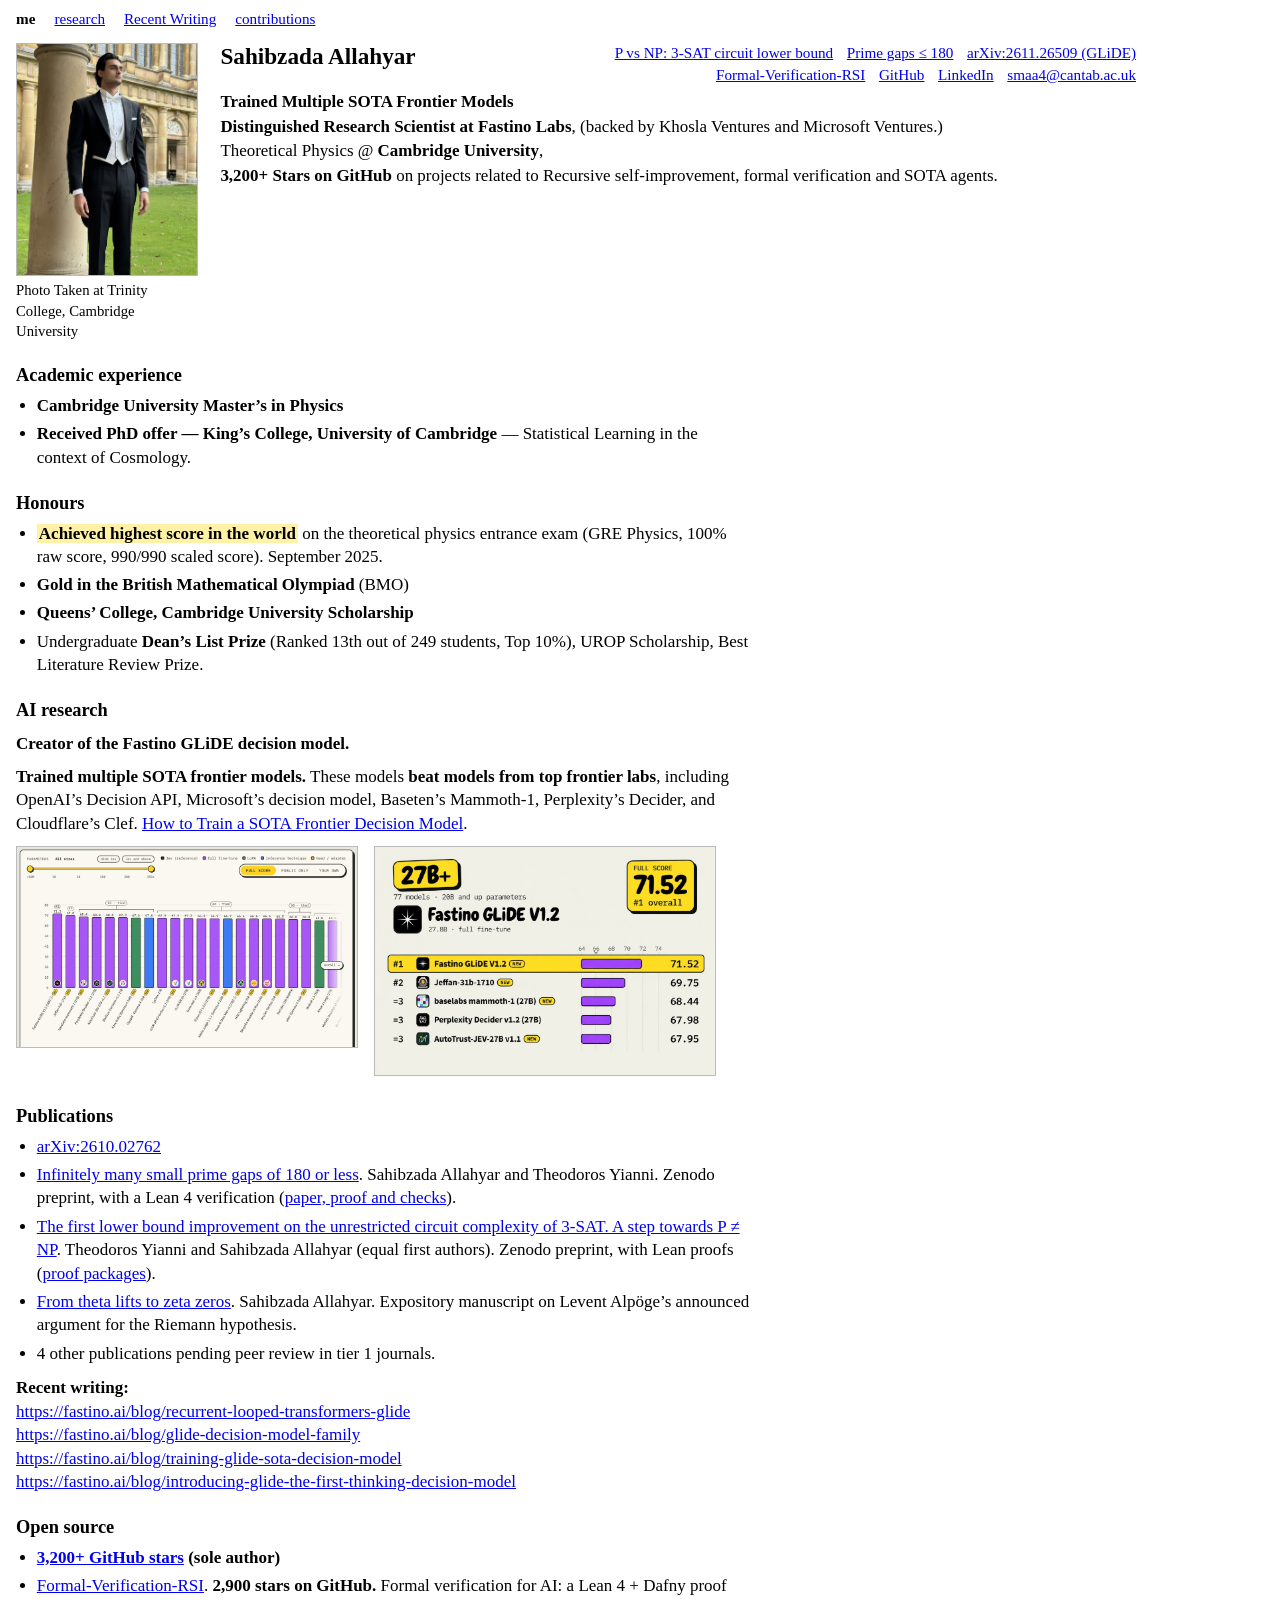
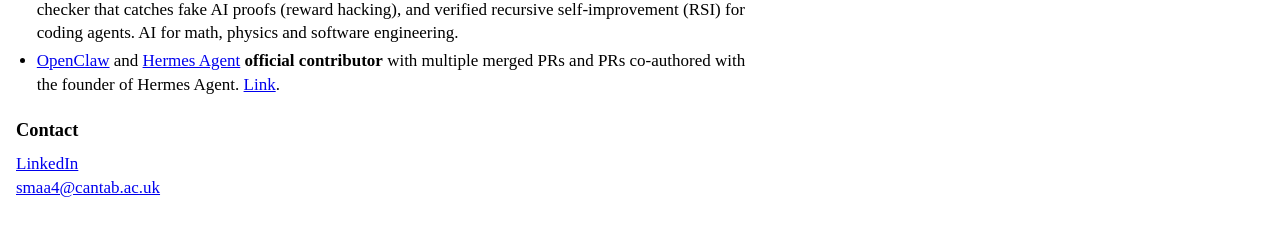
==== index.html @ a68228f9 "Point header arXiv link to GLiDE paper" ====
<!DOCTYPE html>
<html lang="en">
<head>
  <meta charset="utf-8">
  <meta name="viewport" content="width=device-width, initial-scale=1">
  <title>Sahibzada Allahyar</title>
  <meta name="description" content="Sahibzada Allahyar. Creator of the Fastino GLiDE decision model. Cambridge University Master's in Physics.">
  <meta name="author" content="Sahibzada Allahyar">
  <link rel="canonical" href="https://sahibzada-allahyar.github.io/">
  <link rel="me" href="https://github.com/sahibzada-allahyar">
  <meta property="og:title" content="Sahibzada Allahyar">
  <meta property="og:description" content="Sahibzada Allahyar. Creator of the Fastino GLiDE decision model. Cambridge University Master's in Physics.">
  <meta property="og:url" content="https://sahibzada-allahyar.github.io/">
  <meta property="og:type" content="profile">
  <meta property="og:image" content="https://sahibzada-allahyar.github.io/images/profile.jpg">
  <meta name="twitter:card" content="summary_large_image">
  <link rel="stylesheet" href="style.css?v=8">
  <script type="application/ld+json">
  {
    "@context": "https://schema.org",
    "@type": "Person",
    "name": "Sahibzada Allahyar",
    "url": "https://sahibzada-allahyar.github.io/",
    "image": "https://sahibzada-allahyar.github.io/images/profile.jpg",
    "sameAs": [
      "https://github.com/sahibzada-allahyar",
      "https://arxiv.org/abs/2610.02762",
      "https://fastino.ai/blog/training-glide-sota-decision-model",
      "https://fastino.ai/blog/introducing-glide-the-first-thinking-decision-model"
    ]
  }
  </script>
</head>
<body>
  <a class="skip" href="#content">Skip to content</a>
  <nav class="toplinks" aria-label="Pages">
    <a href="index.html" aria-current="page">me</a>
    <a href="research.html">research</a>
    <a href="recent-writing.html">Recent Writing</a>
    <a href="contributions.html">contributions</a>
  </nav>

  <header class="banner">
    <figure class="portrait">
      <img src="images/profile.jpg" width="798" height="1024" alt="Sahibzada Allahyar">
      <figcaption>Photo Taken at Trinity College, Cambridge University</figcaption>
    </figure>
    <div class="who">
      <div class="who-top">
        <h1>Sahibzada Allahyar</h1>
        <div class="sidelinks">
          <a href="https://zenodo.org/records/23925452">P vs NP: 3-SAT circuit lower bound</a>
          <a href="https://doi.org/10.5281/zenodo.24430219">Prime gaps ≤ 180</a>
          <a href="https://arxiv.org/abs/2611.26509">arXiv:2611.26509 (GLiDE)</a>
          <a href="https://github.com/sahibzada-allahyar/Formal-Verification-RSI">Formal-Verification-RSI</a>
          <a href="https://github.com/sahibzada-allahyar">GitHub</a>
          <a href="https://www.linkedin.com/in/sahibal/">LinkedIn</a>
          <a href="mailto:smaa4@cantab.ac.uk">smaa4@cantab.ac.uk</a>
        </div>
      </div>
      <p class="tagline"><strong>Trained Multiple SOTA Frontier Models</strong><br>
      <strong>Distinguished Research Scientist at Fastino Labs</strong>, (backed by Khosla Ventures and Microsoft Ventures.)<br>
      Theoretical Physics @ <strong>Cambridge University</strong>,<br>
      <strong>3,200+ Stars on GitHub</strong> on projects related to Recursive self-improvement, formal verification and SOTA agents.</p>
    </div>
  </header>

  <main id="content">
    <h2>Academic experience</h2>
    <ul>
      <li><strong>Cambridge University Master’s in Physics</strong></li>
      <li><strong>Received PhD offer — King’s College, University of Cambridge</strong> — Statistical Learning in the context of Cosmology.</li>
    </ul>

    <h2>Honours</h2>
    <ul>
      <li><mark><strong>Achieved highest score in the world</strong></mark> on the theoretical physics entrance exam (GRE Physics, 100% raw score, 990/990 scaled score). September 2025.</li>
      <li><strong>Gold in the British Mathematical Olympiad</strong> (BMO)</li>
      <li><strong>Queens’ College, Cambridge University Scholarship</strong></li>
      <li>Undergraduate <strong>Dean’s List Prize</strong> (Ranked 13th out of 249 students, Top 10%), UROP Scholarship, Best Literature Review Prize.</li>
    </ul>

    <h2>AI research</h2>
    <p><strong>Creator of the Fastino GLiDE decision model.</strong></p>

    <p><strong>Trained multiple SOTA frontier models.</strong> These models <strong>beat models from top frontier labs</strong>, including OpenAI’s Decision API, Microsoft’s decision model, Baseten’s Mammoth-1, Perplexity’s Decider, and Cloudflare’s Clef. <a href="https://fastino.ai/blog/training-glide-sota-decision-model">How to Train a SOTA Frontier Decision Model</a>.</p>

    <div class="charts">
      <figure>
        <img src="images/decision-index.png" width="1024" height="603" alt="Decision Index chart with Fastino GLiDE v1.2 first.">
      </figure>
      <figure>
        <img src="images/glide-27b.png" width="1024" height="685" alt="Decision Index, 27B and larger, with Fastino GLiDE v1.2 first overall.">
      </figure>
    </div>

    <h2>Publications</h2>
    <ul>
<li><a href="https://arxiv.org/abs/2610.02762">arXiv:2610.02762</a></li>
<li><a href="https://doi.org/10.5281/zenodo.24430219">Infinitely many small prime gaps of 180 or less</a>. Sahibzada Allahyar and Theodoros Yianni. Zenodo preprint, with a Lean 4 verification (<a href="https://github.com/sahibzada-allahyar/math/tree/main/preprint/prime-gaps-180">paper, proof and checks</a>).</li>
<li><a href="https://zenodo.org/records/23925452">The first lower bound improvement on the unrestricted circuit complexity of 3-SAT. A step towards P ≠ NP</a>. Theodoros Yianni and Sahibzada Allahyar (equal first authors). Zenodo preprint, with Lean proofs (<a href="https://github.com/sahibzada-allahyar/math/tree/main/lean">proof packages</a>).</li>
<li><a href="https://github.com/sahibzada-allahyar/math/blob/main/preprint/alpoge-riemann/reconstruction.pdf">From theta lifts to zeta zeros</a>. Sahibzada Allahyar. Expository manuscript on Levent Alpöge’s announced argument for the Riemann hypothesis.</li>
<li>4 other publications pending peer review in tier 1 journals.</li>
</ul>

    <p><strong>Recent writing:</strong><br>
    <a href="https://fastino.ai/blog/recurrent-looped-transformers-glide">https://fastino.ai/blog/recurrent-looped-transformers-glide</a><br>
<a href="https://fastino.ai/blog/glide-decision-model-family">https://fastino.ai/blog/glide-decision-model-family</a><br>
<a href="https://fastino.ai/blog/training-glide-sota-decision-model">https://fastino.ai/blog/training-glide-sota-decision-model</a><br>
    <a href="https://fastino.ai/blog/introducing-glide-the-first-thinking-decision-model">https://fastino.ai/blog/introducing-glide-the-first-thinking-decision-model</a></p>

    <h2>Open source</h2>
    <ul>
      <li><strong><a href="https://github.com/sahibzada-allahyar">3,200+ GitHub stars</a> (sole author)</strong></li>
      <li><a href="https://github.com/sahibzada-allahyar/Formal-Verification-RSI">Formal-Verification-RSI</a>. <strong>2,900 stars on GitHub.</strong> Formal verification for AI: a Lean 4 + Dafny proof checker that catches fake AI proofs (reward hacking), and verified recursive self-improvement (RSI) for coding agents. AI for math, physics and software engineering.</li>
      <li><a href="https://github.com/openclaw/openclaw">OpenClaw</a> and <a href="https://github.com/NousResearch/hermes-agent">Hermes Agent</a> <strong>official contributor</strong> with multiple merged PRs and PRs co-authored with the founder of Hermes Agent. <a href="contributions.html">Link</a>.</li>
    </ul>

    <h2>Contact</h2>
    <p><a href="https://www.linkedin.com/in/sahibal/">LinkedIn</a><br>
    <a href="mailto:smaa4@cantab.ac.uk">smaa4@cantab.ac.uk</a></p>
  </main>
</body>
</html>
---- style.css ----
/* Academic homepage. Times, blue links, white page. */

body {
  background: #fff;
  color: #000;
  font-family: "Times New Roman", Times, serif;
  font-size: 17px;
  line-height: 1.38;
  margin: 0.55rem 1rem 2.5rem;
  max-width: 70rem;
}

a:link { color: #0000ee; }
a:visited { color: #551a8b; }
a:hover, a:active { color: #0000ee; }

h1 {
  font-size: 1.45rem;
  font-weight: bold;
  line-height: 1.2;
  margin: 0 0 0.15rem;
}

h2 {
  font-size: 1.15rem;
  font-weight: bold;
  margin: 1.35rem 0 0.35rem;
}

p { margin: 0.55rem 0; }

ul { margin: 0.3rem 0 0.7rem; padding-left: 1.3rem; }
li { margin: 0.18rem 0; }

main { max-width: 46rem; }

main li { margin: 0.3rem 0; }

mark {
  background: #fff1a6;
  color: inherit;
  padding: 0 0.12em;
}

.tagline {
  font-size: 1.06rem;
  line-height: 1.45;
}

.skip {
  position: absolute;
  left: -999px;
  top: 0;
}

.skip:focus {
  left: 0.4rem;
  top: 0.4rem;
  background: #fff;
  padding: 0.2rem 0.4rem;
}

.toplinks {
  font-size: 0.95rem;
  margin: 0 0 0.85rem;
}

.toplinks a { margin-right: 0.95rem; }

.toplinks a[aria-current="page"] {
  color: #000;
  font-weight: bold;
  text-decoration: none;
}

.banner {
  display: grid;
  grid-template-columns: 1fr 15rem;
  gap: 0.4rem 1.4rem;
  align-items: start;
  margin-bottom: 0.2rem;
}

.banner:has(.portrait) {
  grid-template-columns: auto minmax(0, 1fr);
}

.who-top {
  display: flex;
  justify-content: space-between;
  align-items: start;
  gap: 0.4rem 1.2rem;
}

.who-top h1 { white-space: nowrap; }

.who-top .sidelinks {
  display: flex;
  flex-wrap: wrap;
  justify-content: flex-end;
  gap: 0.05rem 0.85rem;
  max-width: 40rem;
}

.who-top .sidelinks a {
  display: inline;
}

.who p {
  margin-top: 0.25rem;
}

.portrait {
  margin: 0;
}

.portrait figcaption {
  width: 180px;
  font-size: 0.92rem;
  margin-top: 0.25rem;
}

.banner nav a,
.sidelinks a {
  display: block;
  font-size: 0.95rem;
  line-height: 1.38;
}

.affil { margin: 0 0 0.45rem; }

.rule {
  border: 0;
  border-top: 1px solid #000;
  margin: 1rem 0 0.7rem;
}

figure { margin: 0.7rem 0 1rem; }

figure img {
  width: 420px;
  max-width: 100%;
  height: auto;
  border: 1px solid #bbb;
}

.charts {
  display: flex;
  flex-wrap: wrap;
  gap: 1rem;
  align-items: flex-start;
  margin: 0.7rem 0 1rem;
}

.charts figure { margin: 0; }

.charts figure img { width: 340px; }

figure.portrait img {
  width: 180px;
  display: block;
}

.linkcols {
  display: grid;
  grid-template-columns: 1fr 1fr 1fr;
  gap: 0.4rem 1.6rem;
  align-items: start;
}

.linkcols h2 { margin-top: 0; }

.linkcols a { display: block; margin: 0.12rem 0; }

.pr-group { margin: 0.2rem 0 0.9rem; }

.pr-group a { display: block; margin: 0.12rem 0; }

footer {
  margin-top: 1.4rem;
  font-size: 0.92rem;
}

@media (max-width: 720px) {
  body { margin: 0.7rem 0.85rem 2rem; }
  .banner, .linkcols { grid-template-columns: 1fr; }
  .banner:has(.portrait) { grid-template-columns: 1fr; }
  .who-top { display: block; }
  .who-top .sidelinks { justify-content: flex-start; max-width: none; margin-top: 0.35rem; }
  .portrait figcaption { width: 180px; }
  .toplinks a { display: inline-block; margin: 0 0.8rem 0.25rem 0; }
}
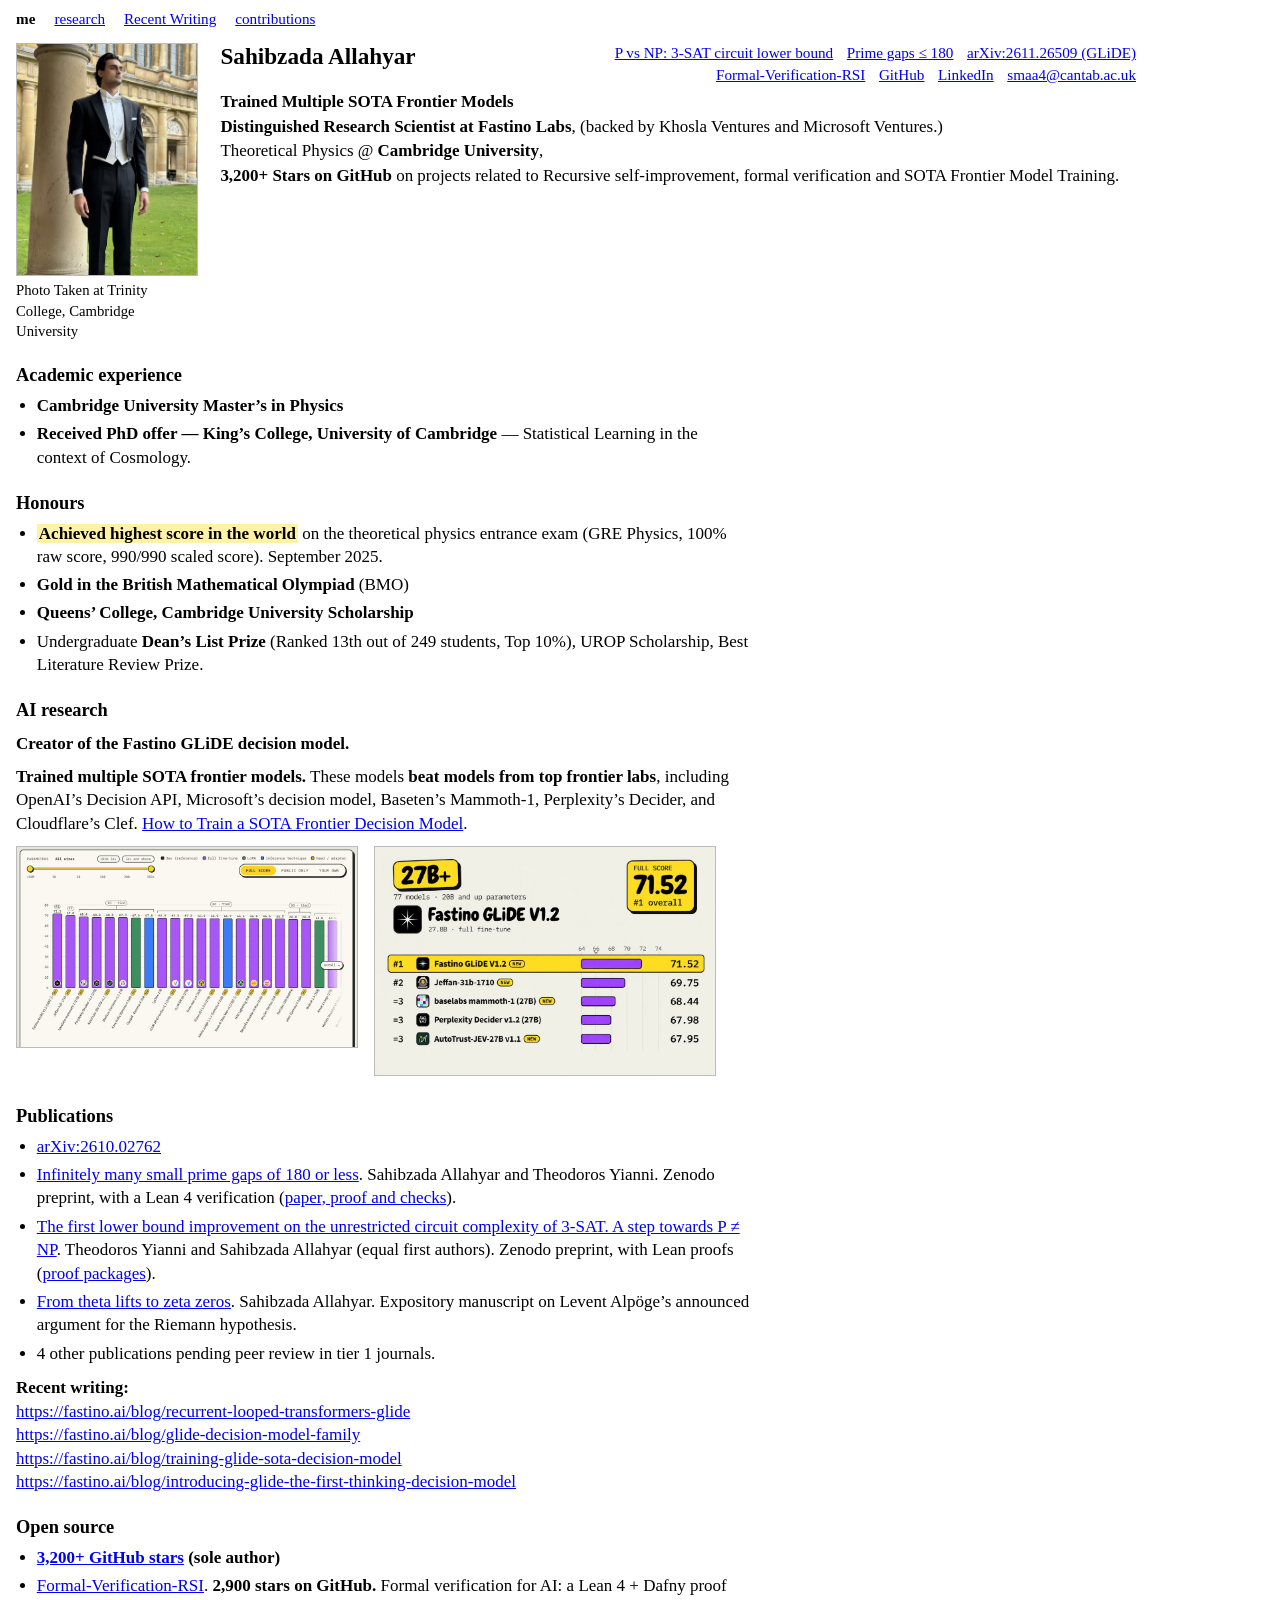
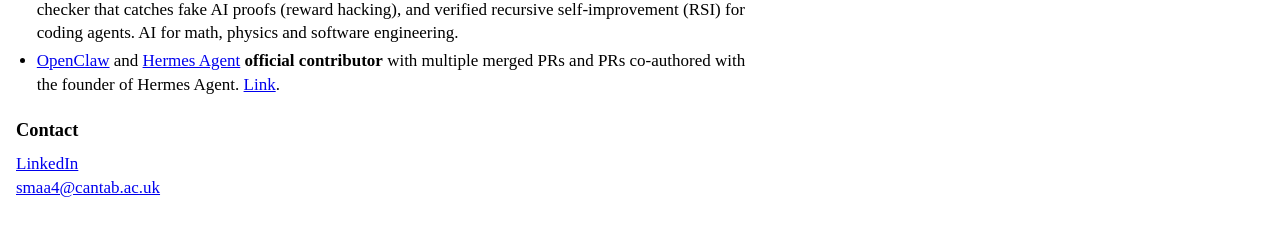
==== commit e09feb37: "Update stars line wording" ====
--- a/index.html
+++ b/index.html
@@ -61,7 +61,7 @@
       <p class="tagline"><strong>Trained Multiple SOTA Frontier Models</strong><br>
       <strong>Distinguished Research Scientist at Fastino Labs</strong>, (backed by Khosla Ventures and Microsoft Ventures.)<br>
       Theoretical Physics @ <strong>Cambridge University</strong>,<br>
-      <strong>3,200+ Stars on GitHub</strong> on projects related to Recursive self-improvement, formal verification and SOTA agents.</p>
+      <strong>3,200+ Stars on GitHub</strong> on projects related to Recursive self-improvement, formal verification and SOTA Frontier Model Training.</p>
     </div>
   </header>
 
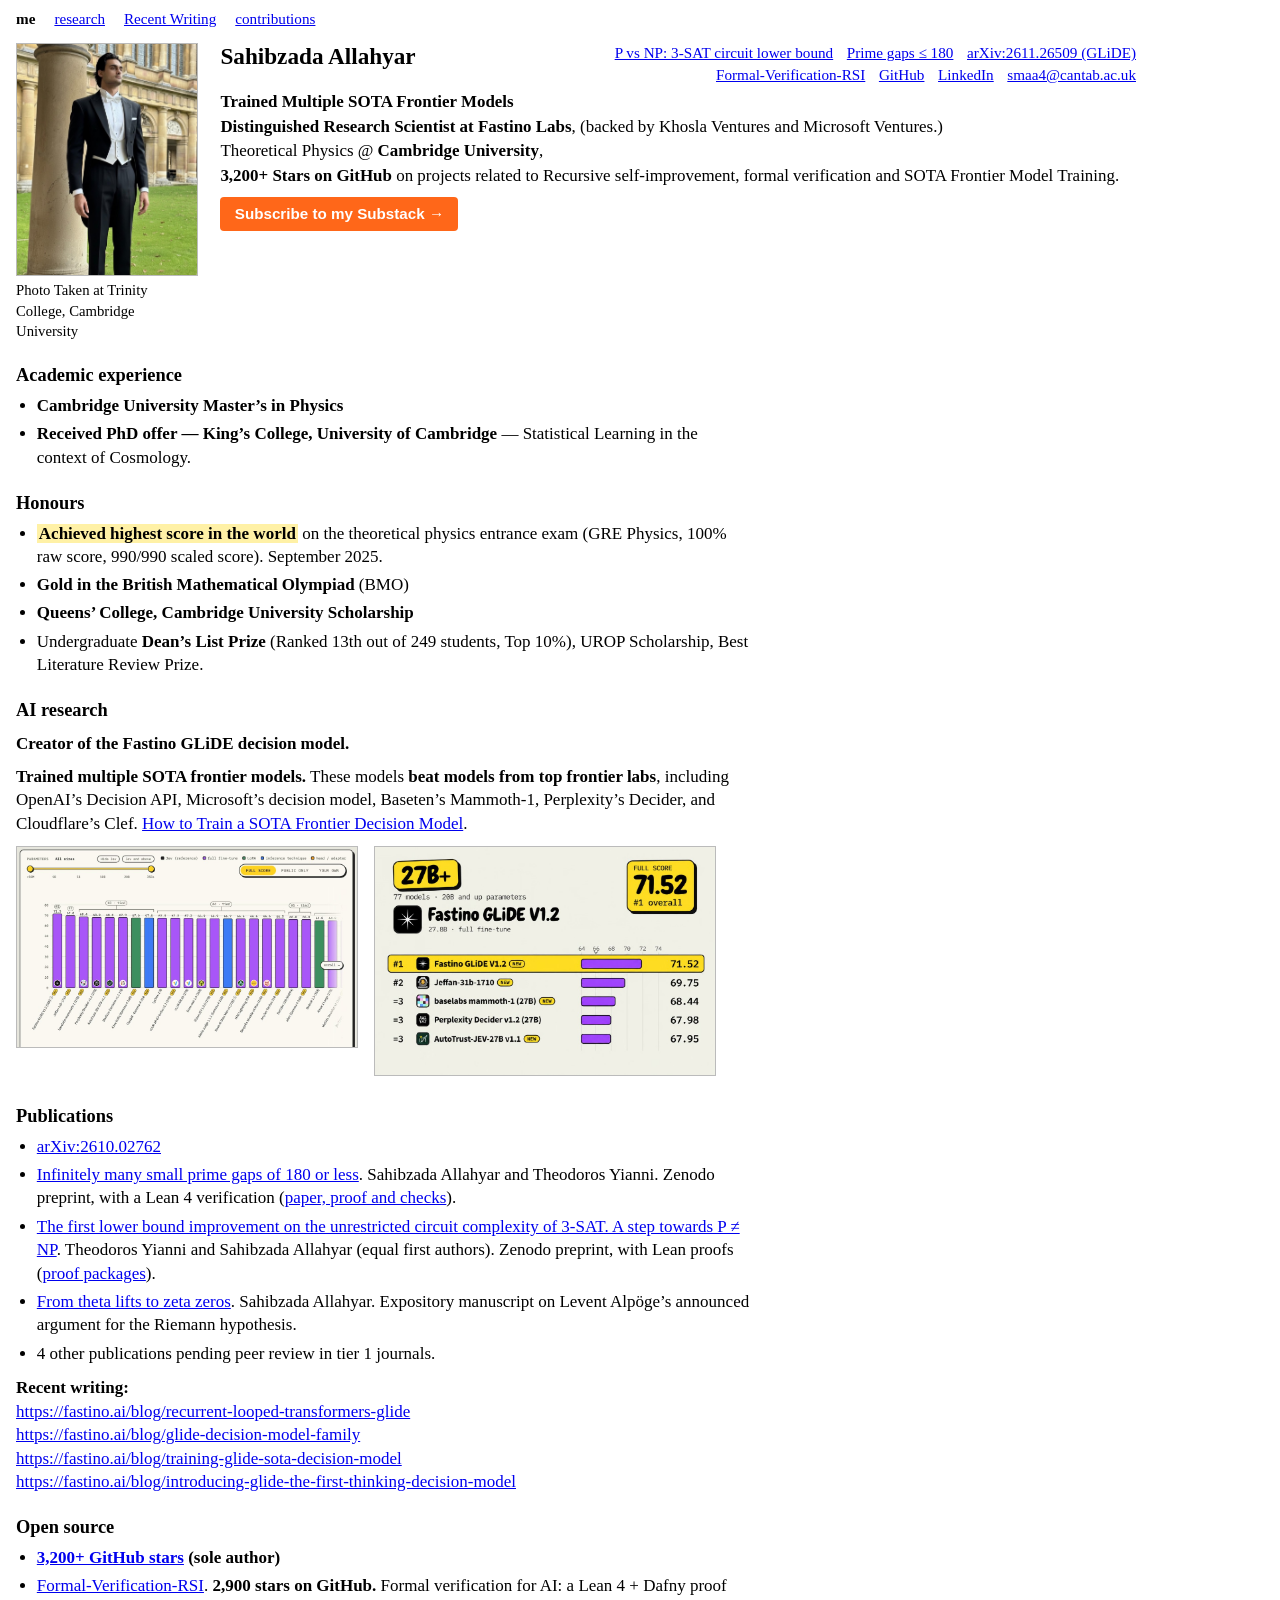
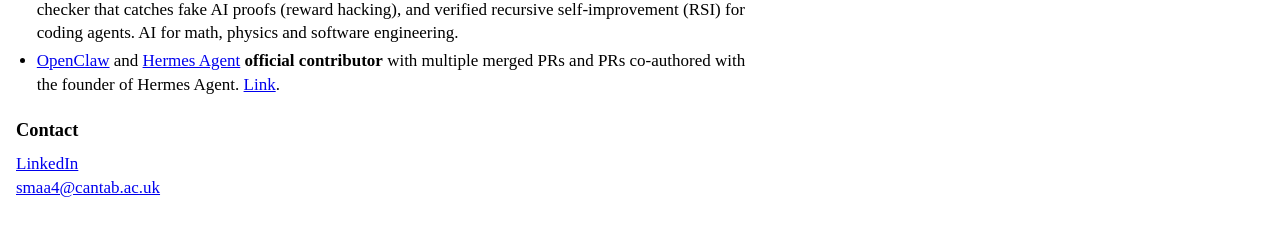
==== commit 45a1d8d8: "Add Substack subscribe link near top" ====
--- a/index.html
+++ b/index.html
@@ -14,7 +14,7 @@
   <meta property="og:type" content="profile">
   <meta property="og:image" content="https://sahibzada-allahyar.github.io/images/profile.jpg">
   <meta name="twitter:card" content="summary_large_image">
-  <link rel="stylesheet" href="style.css?v=8">
+  <link rel="stylesheet" href="style.css?v=9">
   <script type="application/ld+json">
   {
     "@context": "https://schema.org",
@@ -62,6 +62,7 @@
       <strong>Distinguished Research Scientist at Fastino Labs</strong>, (backed by Khosla Ventures and Microsoft Ventures.)<br>
       Theoretical Physics @ <strong>Cambridge University</strong>,<br>
       <strong>3,200+ Stars on GitHub</strong> on projects related to Recursive self-improvement, formal verification and SOTA Frontier Model Training.</p>
+      <p class="subscribe"><a href="https://substack.com/@singularityresearchlabs">Subscribe to my Substack &rarr;</a></p>
     </div>
   </header>
 
--- a/style.css
+++ b/style.css
@@ -190,3 +190,25 @@
   .portrait figcaption { width: 180px; }
   .toplinks a { display: inline-block; margin: 0 0.8rem 0.25rem 0; }
 }
+
+.subscribe { margin: 0.6rem 0 0; }
+
+.subscribe a,
+.subscribe a:link,
+.subscribe a:visited {
+  display: inline-block;
+  color: #fff;
+  background: #ff6719;
+  font-family: Arial, Helvetica, sans-serif;
+  font-size: 0.95rem;
+  font-weight: bold;
+  text-decoration: none;
+  padding: 0.4rem 0.9rem;
+  border-radius: 4px;
+}
+
+.subscribe a:hover,
+.subscribe a:focus {
+  background: #e65a10;
+  color: #fff;
+}
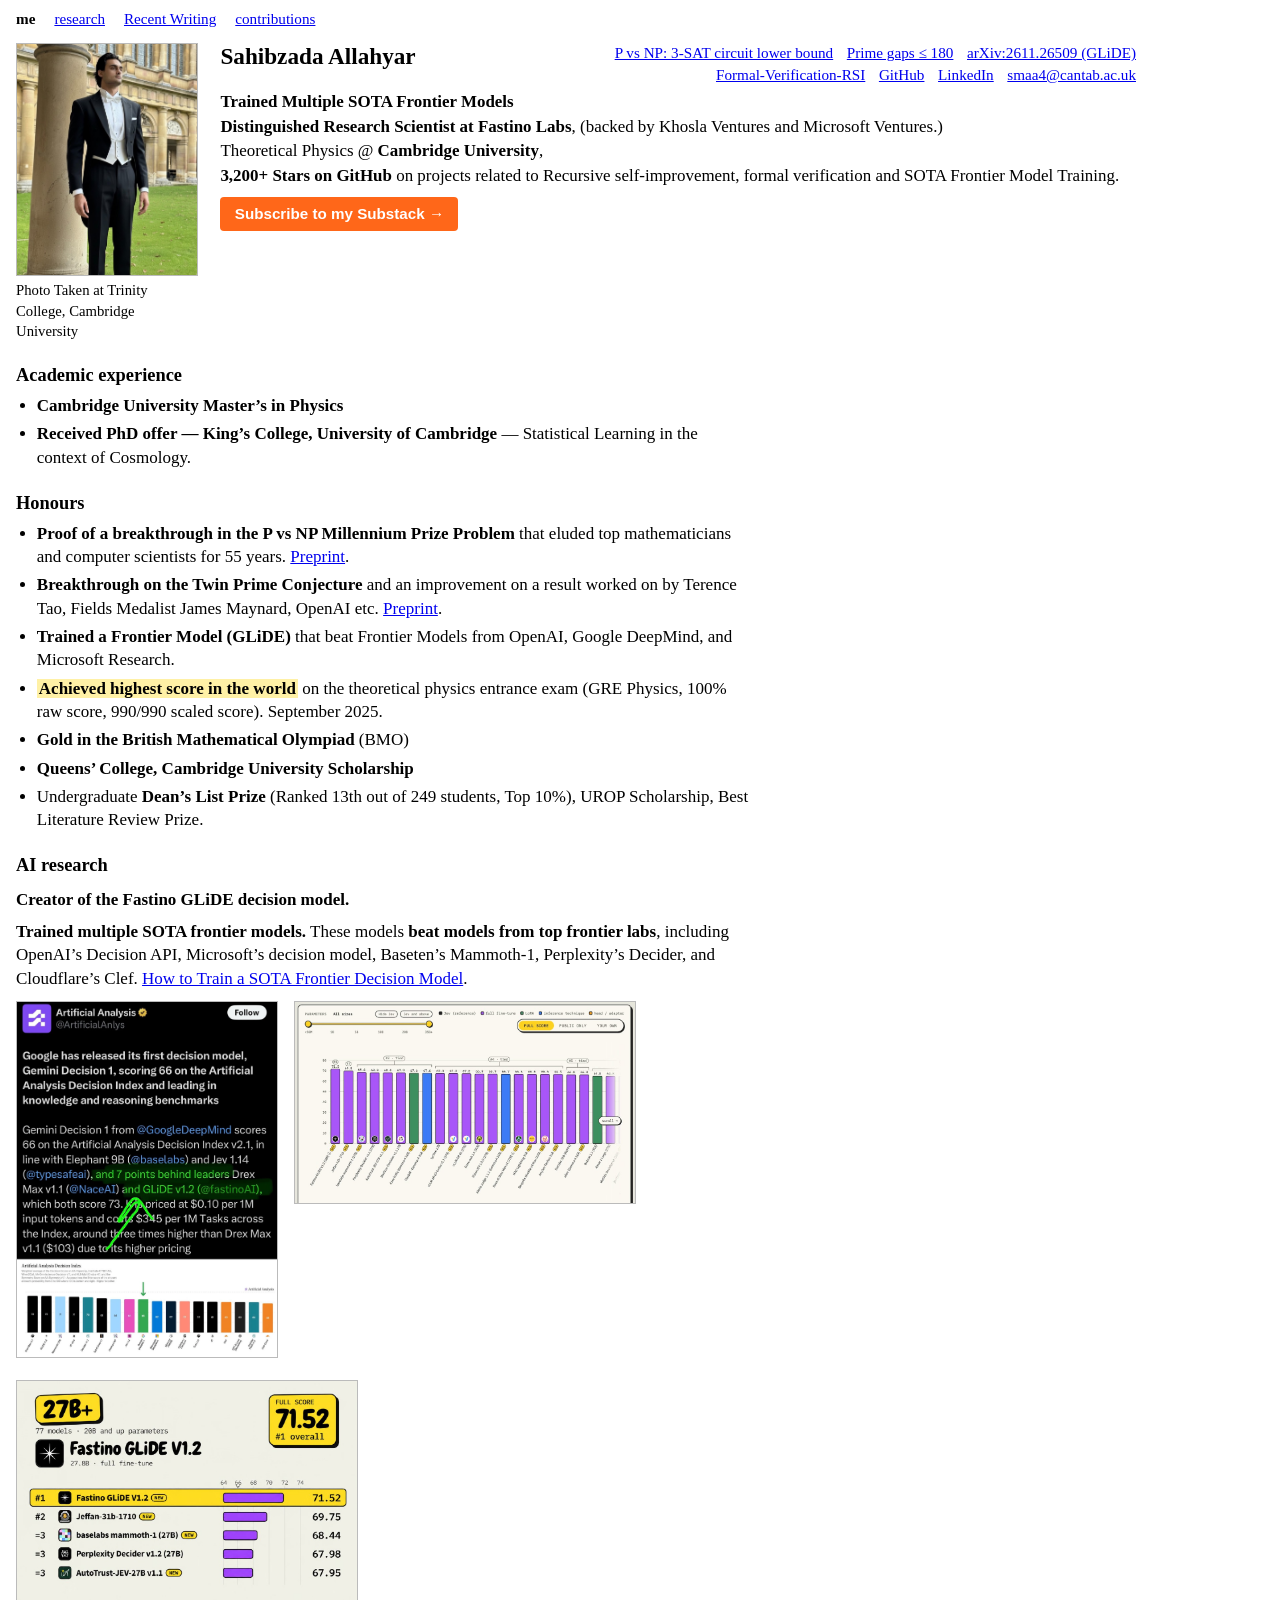
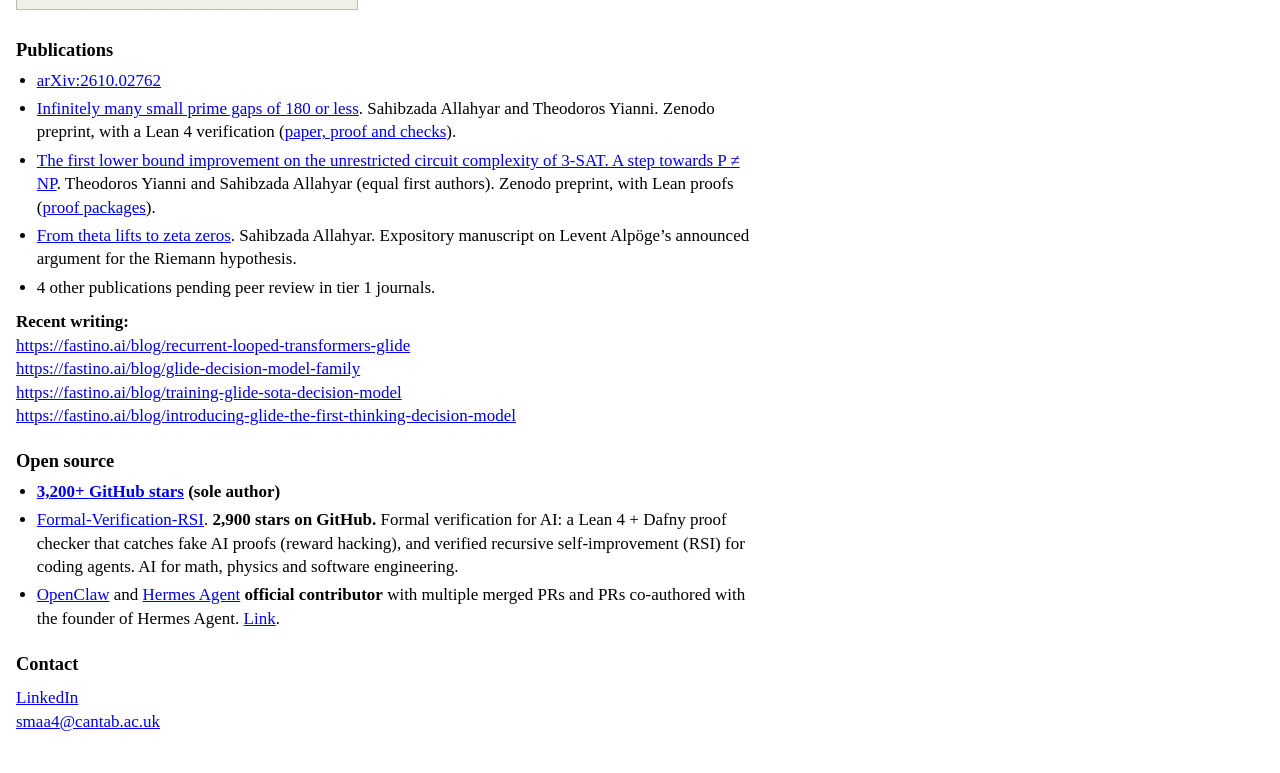
==== commit 621f6fe2: "Add headline achievements to Honours and Artificial Analysis image" ====
--- a/index.html
+++ b/index.html
@@ -14,7 +14,7 @@
   <meta property="og:type" content="profile">
   <meta property="og:image" content="https://sahibzada-allahyar.github.io/images/profile.jpg">
   <meta name="twitter:card" content="summary_large_image">
-  <link rel="stylesheet" href="style.css?v=9">
+  <link rel="stylesheet" href="style.css?v=10">
   <script type="application/ld+json">
   {
     "@context": "https://schema.org",
@@ -75,6 +75,9 @@
 
     <h2>Honours</h2>
     <ul>
+      <li><strong>Proof of a breakthrough in the P vs NP Millennium Prize Problem</strong> that eluded top mathematicians and computer scientists for 55 years. <a href="https://zenodo.org/records/23925452">Preprint</a>.</li>
+      <li><strong>Breakthrough on the Twin Prime Conjecture</strong> and an improvement on a result worked on by Terence Tao, Fields Medalist James Maynard, OpenAI etc. <a href="https://doi.org/10.5281/zenodo.24430219">Preprint</a>.</li>
+      <li><strong>Trained a Frontier Model (GLiDE)</strong> that beat Frontier Models from OpenAI, Google DeepMind, and Microsoft Research.</li>
       <li><mark><strong>Achieved highest score in the world</strong></mark> on the theoretical physics entrance exam (GRE Physics, 100% raw score, 990/990 scaled score). September 2025.</li>
       <li><strong>Gold in the British Mathematical Olympiad</strong> (BMO)</li>
       <li><strong>Queens’ College, Cambridge University Scholarship</strong></li>
@@ -87,6 +90,9 @@
     <p><strong>Trained multiple SOTA frontier models.</strong> These models <strong>beat models from top frontier labs</strong>, including OpenAI’s Decision API, Microsoft’s decision model, Baseten’s Mammoth-1, Perplexity’s Decider, and Cloudflare’s Clef. <a href="https://fastino.ai/blog/training-glide-sota-decision-model">How to Train a SOTA Frontier Decision Model</a>.</p>
 
     <div class="charts">
+      <figure class="aa">
+        <img src="images/artificial-analysis.webp" width="1290" height="1759" alt="Artificial Analysis post on the Decision Index: GLiDE v1.2 scores 73, ahead of Google's Gemini Decision 1 (66), Microsoft Decision-1 (62) and GPT-6 Luna (60).">
+      </figure>
       <figure>
         <img src="images/decision-index.png" width="1024" height="603" alt="Decision Index chart with Fastino GLiDE v1.2 first.">
       </figure>
--- a/style.css
+++ b/style.css
@@ -212,3 +212,5 @@
   background: #e65a10;
   color: #fff;
 }
+
+.charts figure.aa img { width: 260px; }
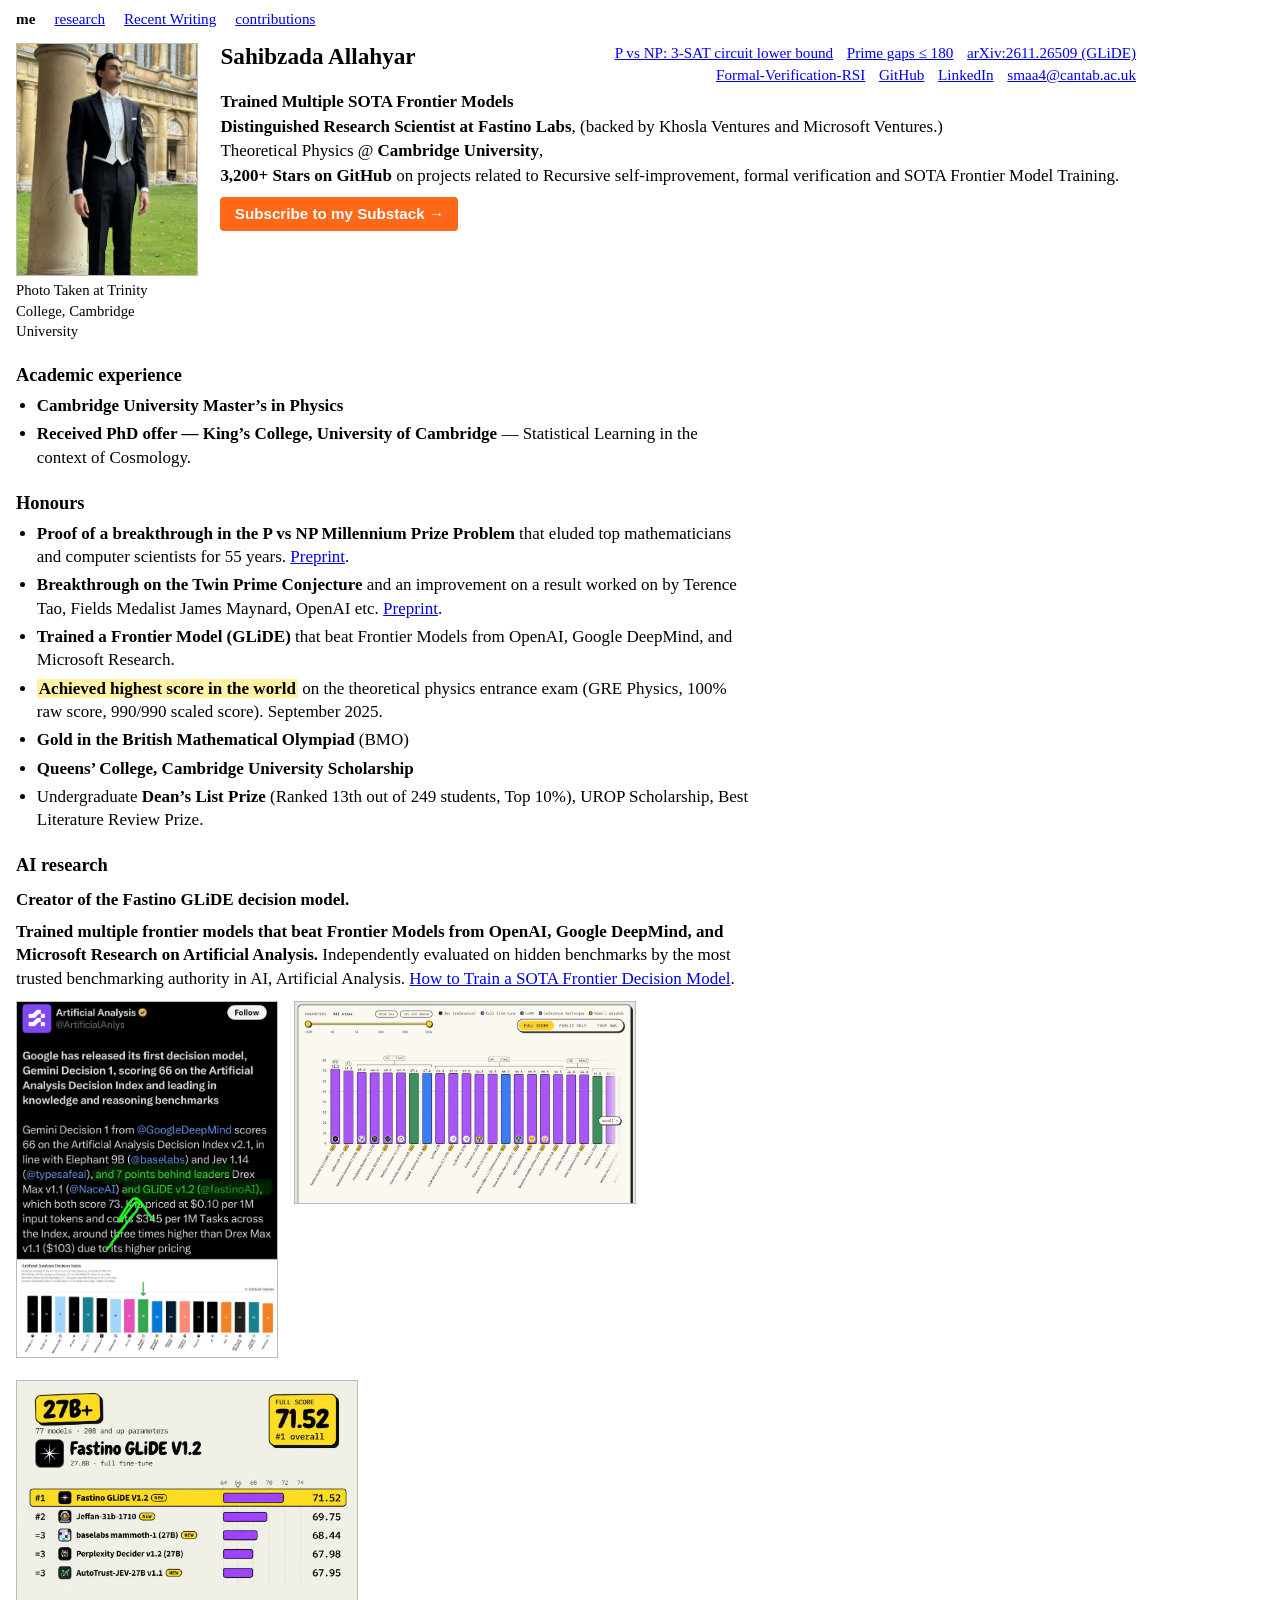
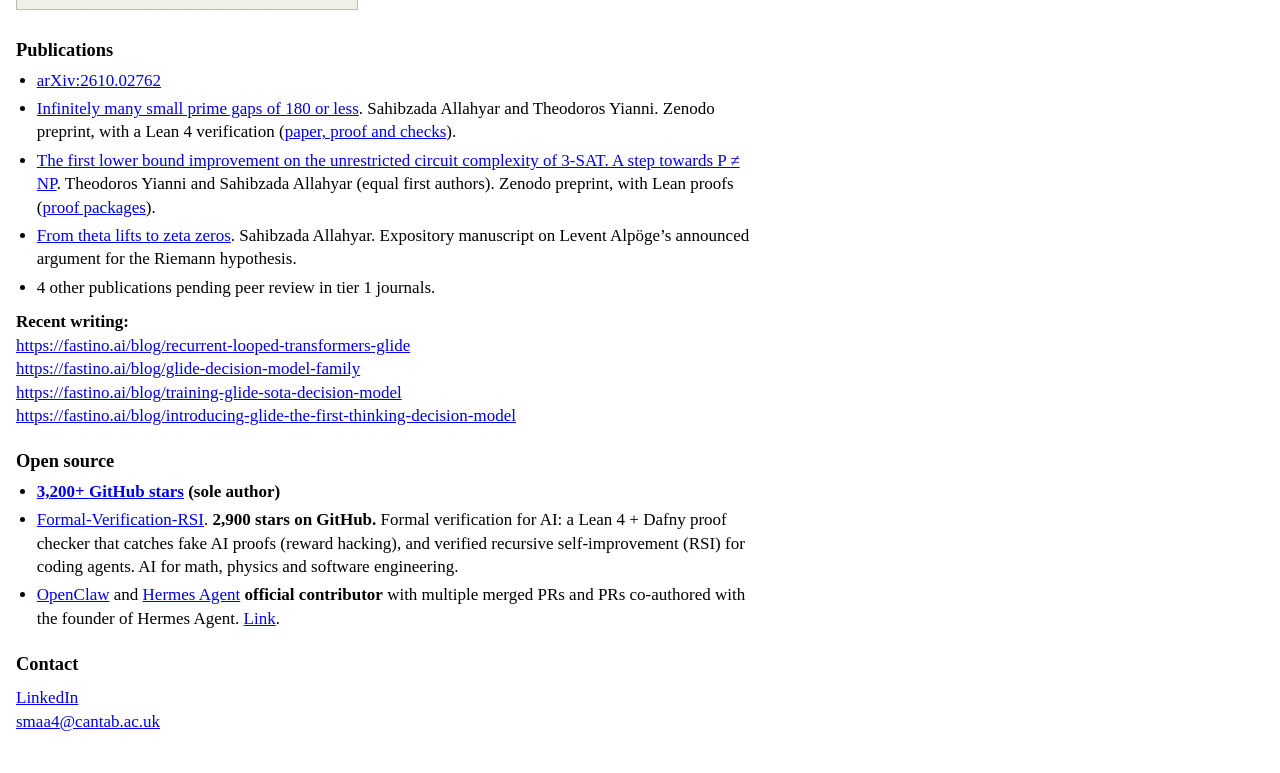
==== commit 365c1116: "Reword frontier models claim" ====
--- a/index.html
+++ b/index.html
@@ -87,7 +87,7 @@
     <h2>AI research</h2>
     <p><strong>Creator of the Fastino GLiDE decision model.</strong></p>
 
-    <p><strong>Trained multiple SOTA frontier models.</strong> These models <strong>beat models from top frontier labs</strong>, including OpenAI’s Decision API, Microsoft’s decision model, Baseten’s Mammoth-1, Perplexity’s Decider, and Cloudflare’s Clef. <a href="https://fastino.ai/blog/training-glide-sota-decision-model">How to Train a SOTA Frontier Decision Model</a>.</p>
+    <p><strong>Trained multiple frontier models that beat Frontier Models from OpenAI, Google DeepMind, and Microsoft Research on Artificial Analysis.</strong> Independently evaluated on hidden benchmarks by the most trusted benchmarking authority in AI, Artificial Analysis. <a href="https://fastino.ai/blog/training-glide-sota-decision-model">How to Train a SOTA Frontier Decision Model</a>.</p>
 
     <div class="charts">
       <figure class="aa">
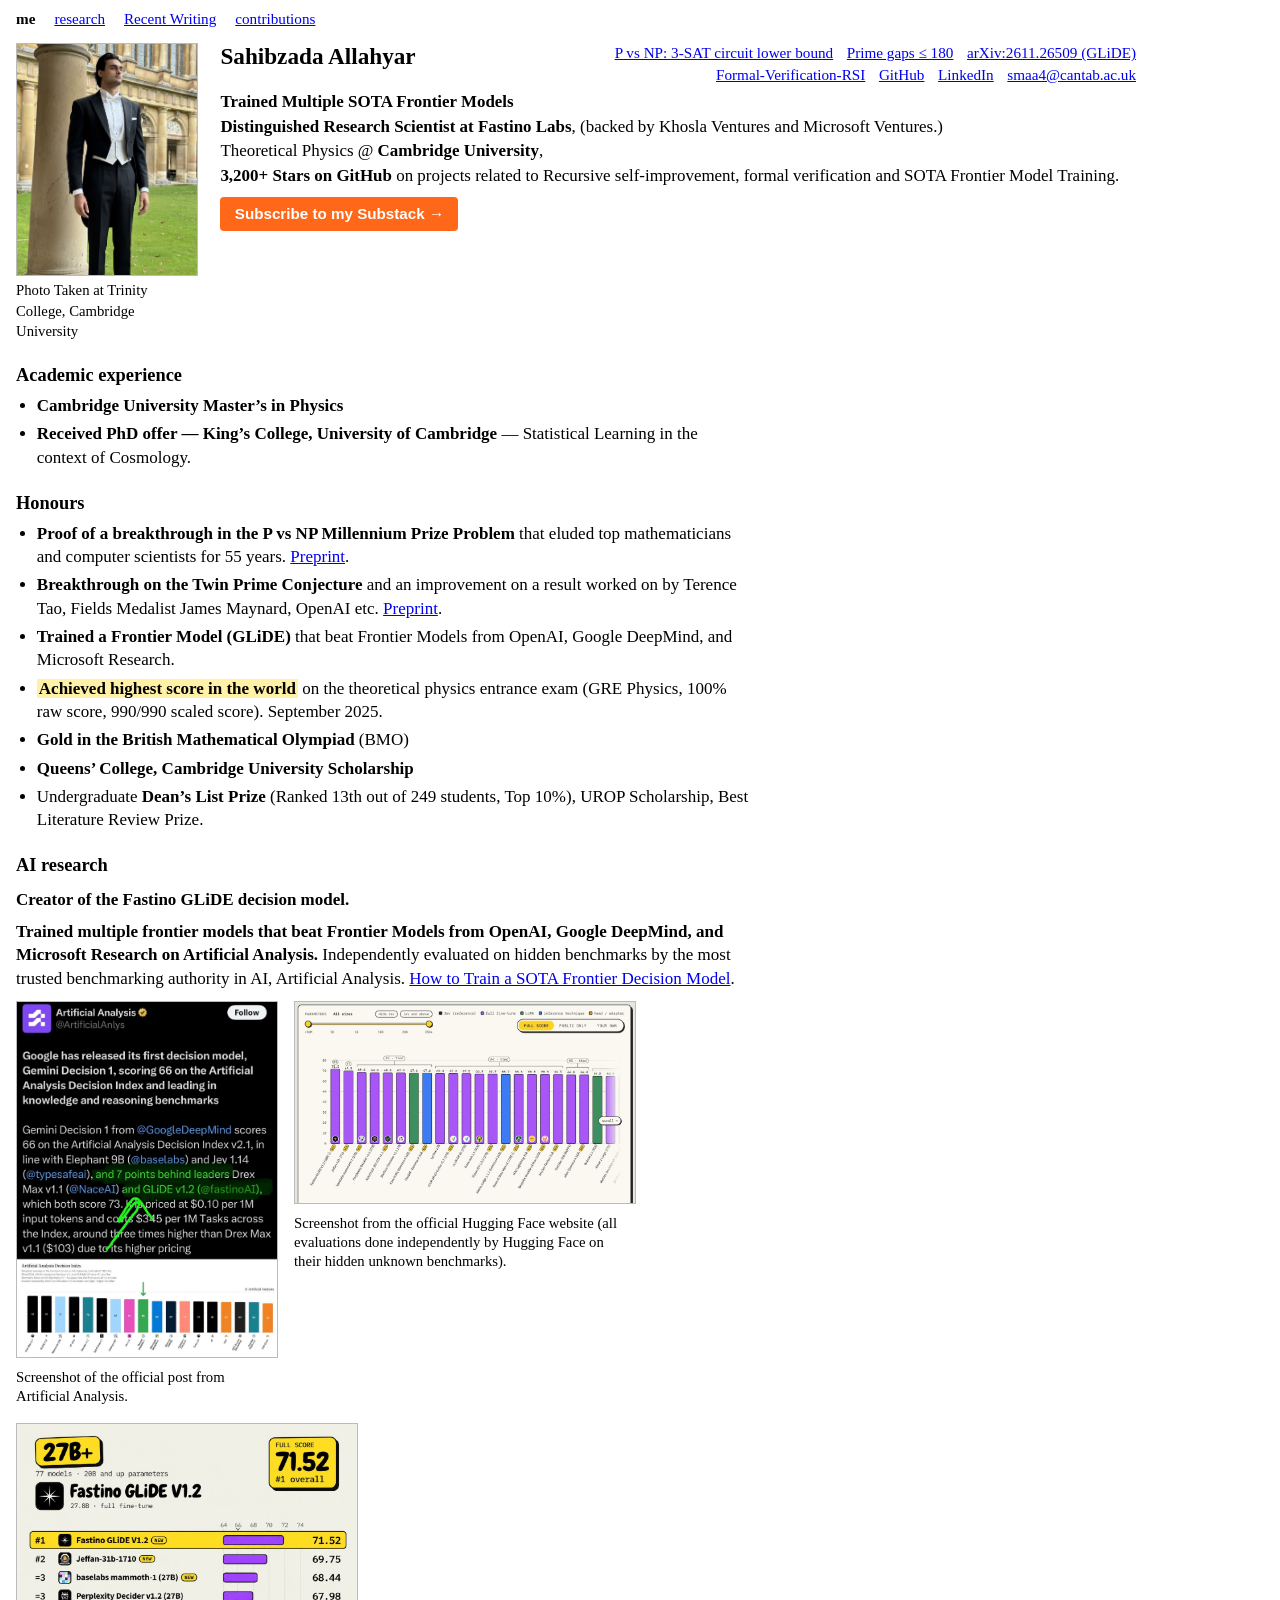
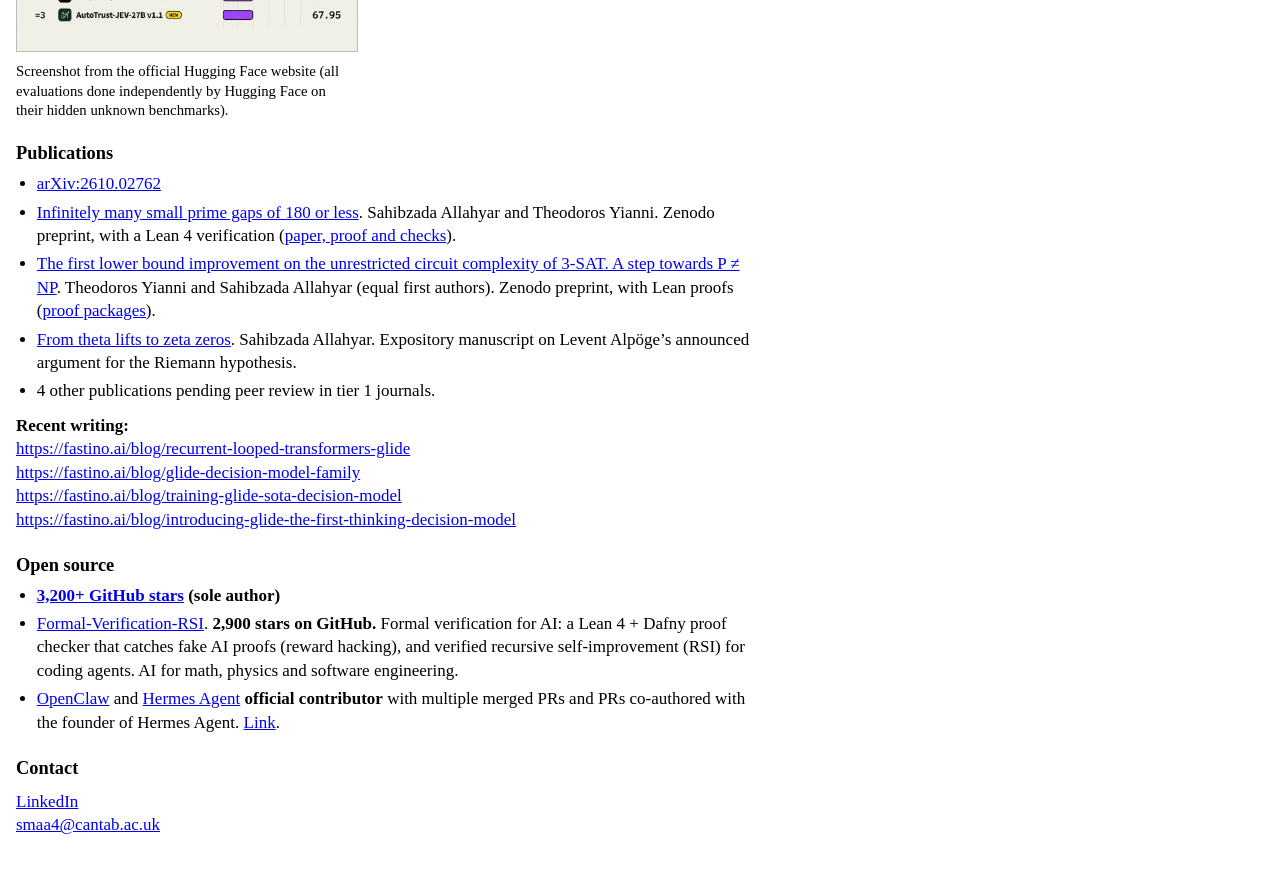
==== commit 5c0226c9: "Add source captions under evaluation screenshots" ====
--- a/index.html
+++ b/index.html
@@ -14,7 +14,7 @@
   <meta property="og:type" content="profile">
   <meta property="og:image" content="https://sahibzada-allahyar.github.io/images/profile.jpg">
   <meta name="twitter:card" content="summary_large_image">
-  <link rel="stylesheet" href="style.css?v=10">
+  <link rel="stylesheet" href="style.css?v=11">
   <script type="application/ld+json">
   {
     "@context": "https://schema.org",
@@ -92,12 +92,15 @@
     <div class="charts">
       <figure class="aa">
         <img src="images/artificial-analysis.webp" width="1290" height="1759" alt="Artificial Analysis post on the Decision Index: GLiDE v1.2 scores 73, ahead of Google's Gemini Decision 1 (66), Microsoft Decision-1 (62) and GPT-6 Luna (60).">
+        <figcaption>Screenshot of the official post from Artificial Analysis.</figcaption>
       </figure>
       <figure>
         <img src="images/decision-index.png" width="1024" height="603" alt="Decision Index chart with Fastino GLiDE v1.2 first.">
+        <figcaption>Screenshot from the official Hugging Face website (all evaluations done independently by Hugging Face on their hidden unknown benchmarks).</figcaption>
       </figure>
       <figure>
         <img src="images/glide-27b.png" width="1024" height="685" alt="Decision Index, 27B and larger, with Fastino GLiDE v1.2 first overall.">
+        <figcaption>Screenshot from the official Hugging Face website (all evaluations done independently by Hugging Face on their hidden unknown benchmarks).</figcaption>
       </figure>
     </div>
 
--- a/style.css
+++ b/style.css
@@ -214,3 +214,12 @@
 }
 
 .charts figure.aa img { width: 260px; }
+
+.charts figcaption {
+  font-size: 0.92rem;
+  line-height: 1.3;
+  margin-top: 0.25rem;
+  max-width: 340px;
+}
+
+.charts figure.aa figcaption { max-width: 260px; }
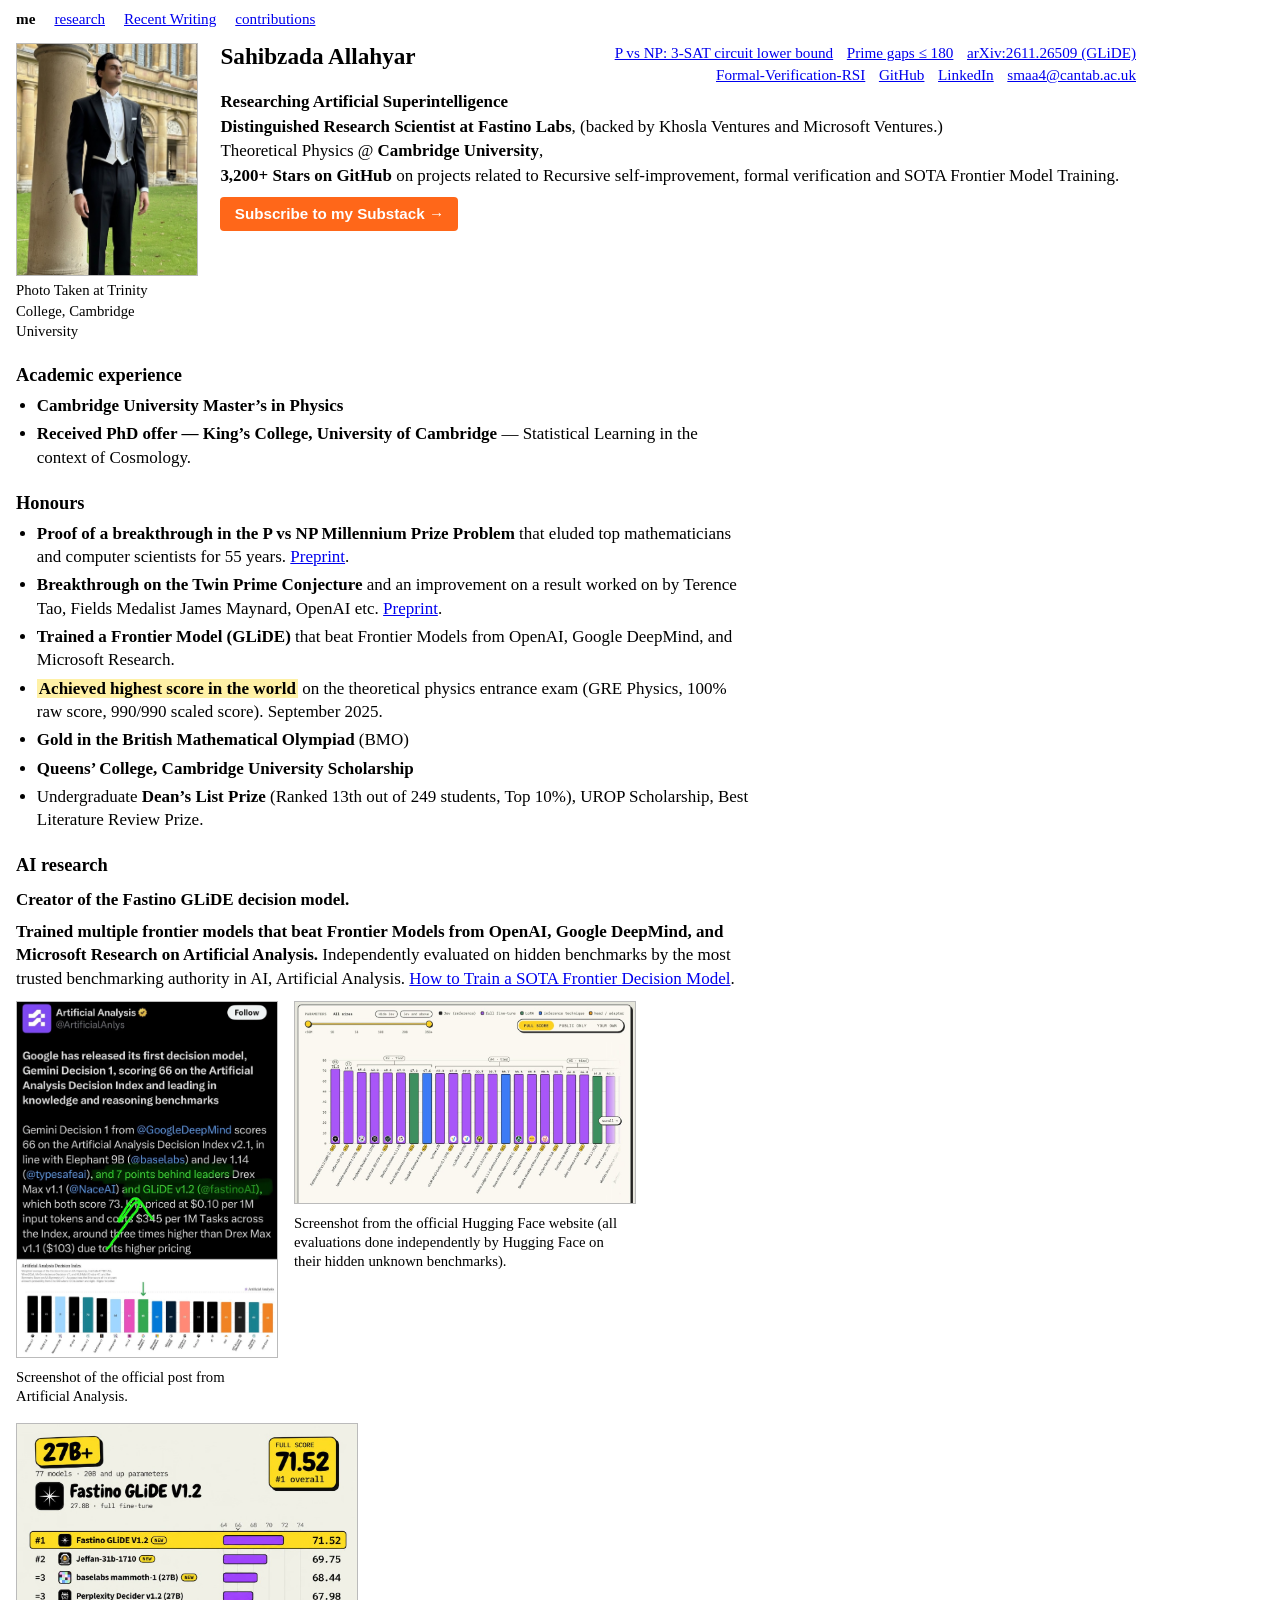
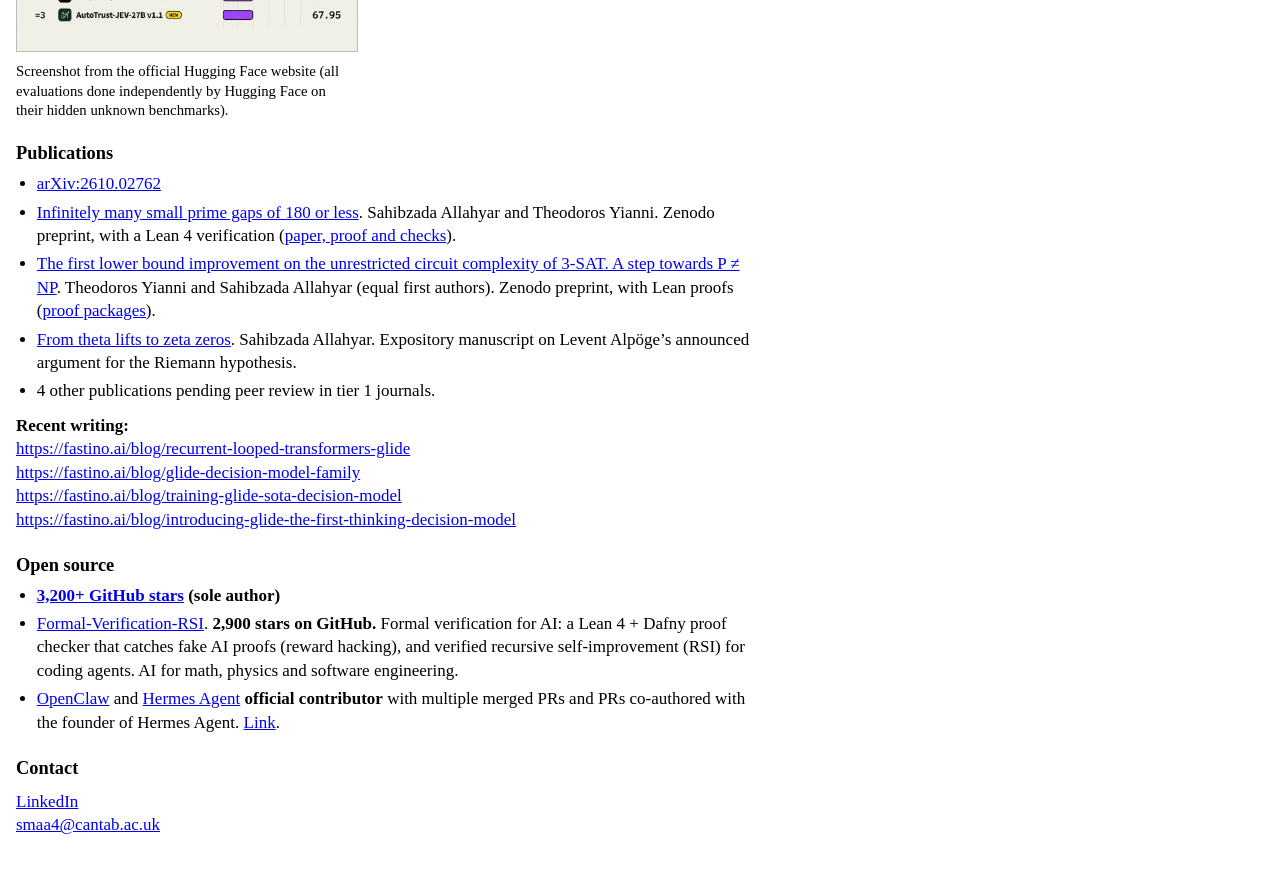
==== commit 44e855ff: "Update headline to Researching Artificial Superintelligence" ====
--- a/index.html
+++ b/index.html
@@ -58,7 +58,7 @@
           <a href="mailto:smaa4@cantab.ac.uk">smaa4@cantab.ac.uk</a>
         </div>
       </div>
-      <p class="tagline"><strong>Trained Multiple SOTA Frontier Models</strong><br>
+      <p class="tagline"><strong>Researching Artificial Superintelligence</strong><br>
       <strong>Distinguished Research Scientist at Fastino Labs</strong>, (backed by Khosla Ventures and Microsoft Ventures.)<br>
       Theoretical Physics @ <strong>Cambridge University</strong>,<br>
       <strong>3,200+ Stars on GitHub</strong> on projects related to Recursive self-improvement, formal verification and SOTA Frontier Model Training.</p>
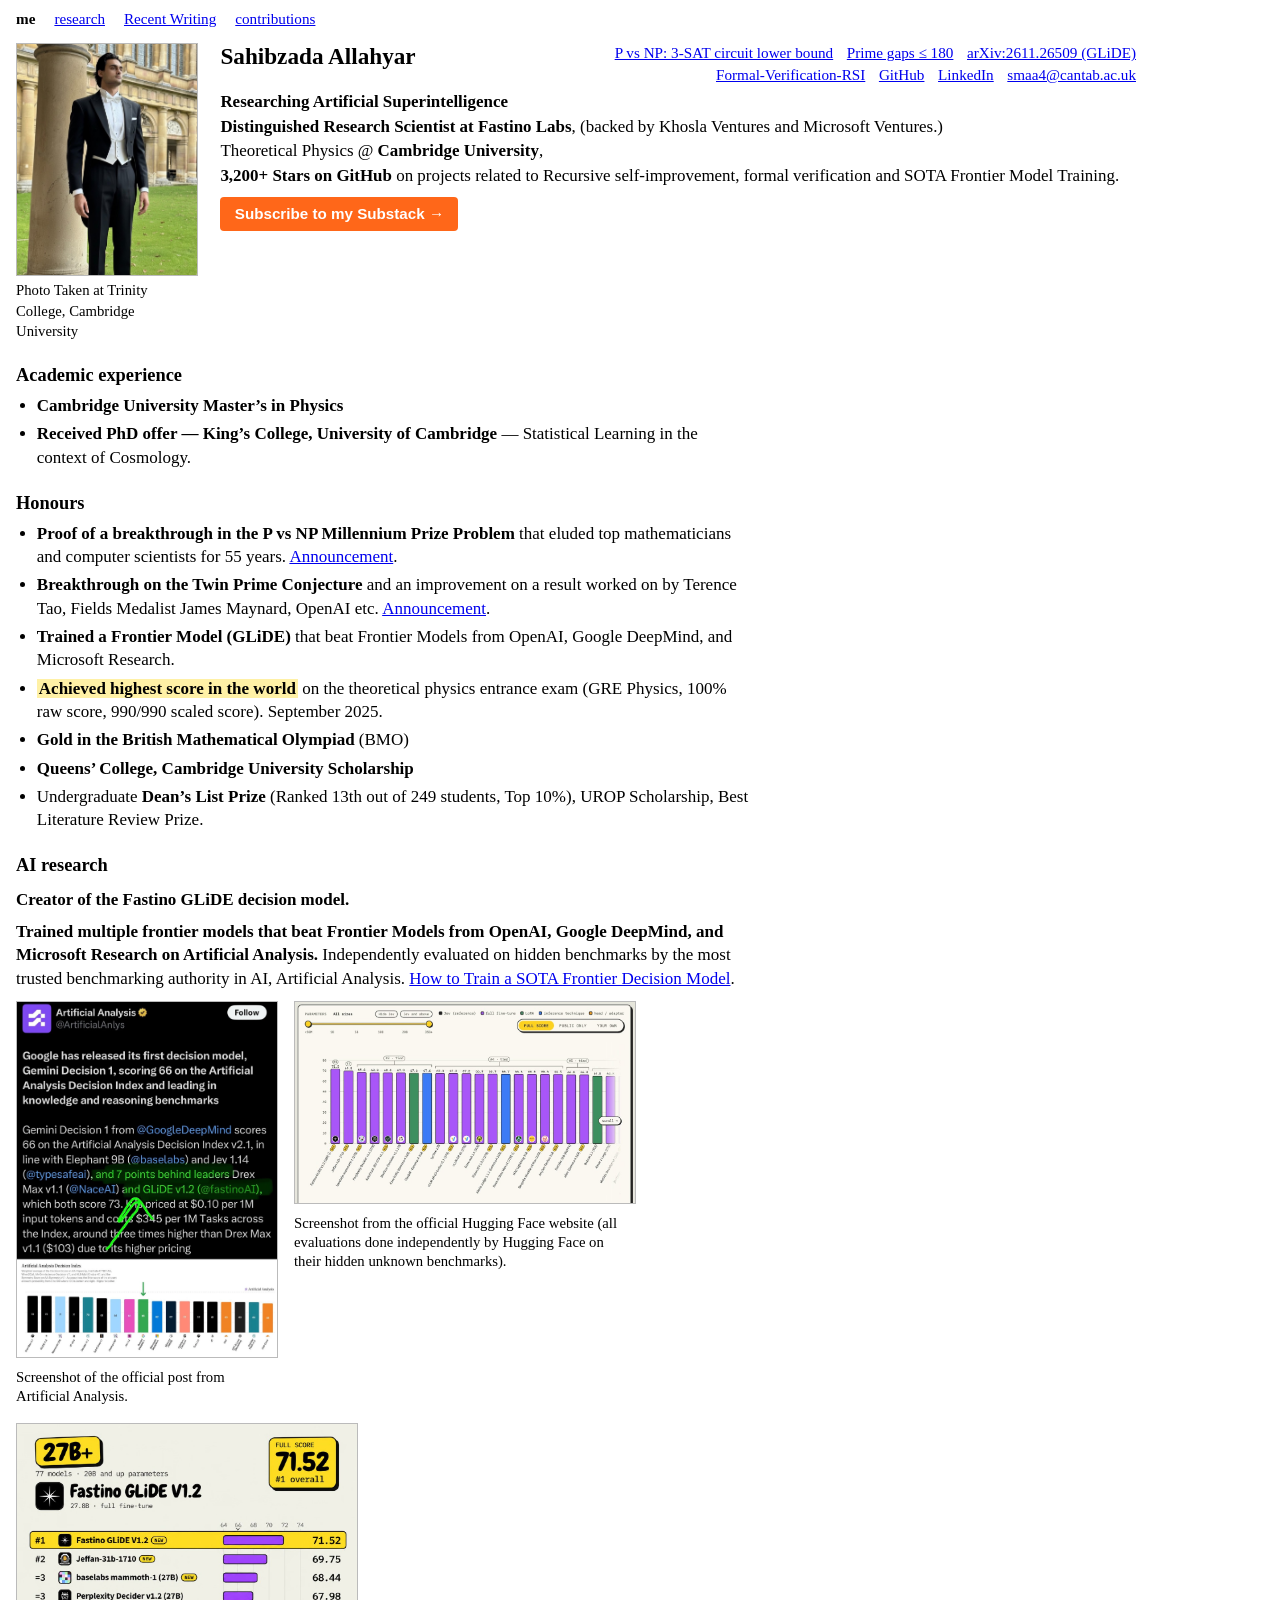
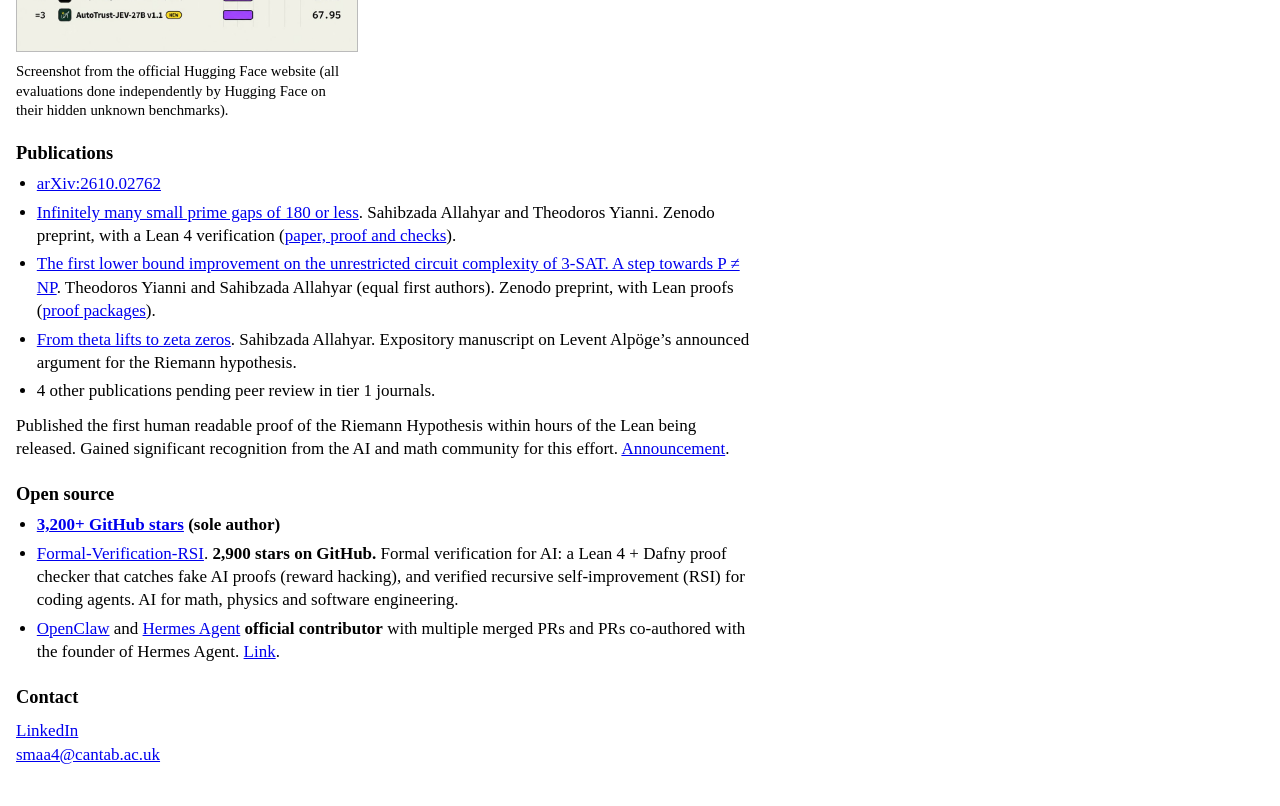
==== commit 474ac61b: "Link announcements for P vs NP and prime gaps; add Riemann Hypothesis note" ====
--- a/index.html
+++ b/index.html
@@ -75,8 +75,8 @@
 
     <h2>Honours</h2>
     <ul>
-      <li><strong>Proof of a breakthrough in the P vs NP Millennium Prize Problem</strong> that eluded top mathematicians and computer scientists for 55 years. <a href="https://zenodo.org/records/23925452">Preprint</a>.</li>
-      <li><strong>Breakthrough on the Twin Prime Conjecture</strong> and an improvement on a result worked on by Terence Tao, Fields Medalist James Maynard, OpenAI etc. <a href="https://doi.org/10.5281/zenodo.24430219">Preprint</a>.</li>
+      <li><strong>Proof of a breakthrough in the P vs NP Millennium Prize Problem</strong> that eluded top mathematicians and computer scientists for 55 years. <a href="https://x.com/singularity_bly/status/2117371996325482515">Announcement</a>.</li>
+      <li><strong>Breakthrough on the Twin Prime Conjecture</strong> and an improvement on a result worked on by Terence Tao, Fields Medalist James Maynard, OpenAI etc. <a href="https://x.com/singularity_bly/status/2124291463101981164">Announcement</a>.</li>
       <li><strong>Trained a Frontier Model (GLiDE)</strong> that beat Frontier Models from OpenAI, Google DeepMind, and Microsoft Research.</li>
       <li><mark><strong>Achieved highest score in the world</strong></mark> on the theoretical physics entrance exam (GRE Physics, 100% raw score, 990/990 scaled score). September 2025.</li>
       <li><strong>Gold in the British Mathematical Olympiad</strong> (BMO)</li>
@@ -113,11 +113,7 @@
 <li>4 other publications pending peer review in tier 1 journals.</li>
 </ul>
 
-    <p><strong>Recent writing:</strong><br>
-    <a href="https://fastino.ai/blog/recurrent-looped-transformers-glide">https://fastino.ai/blog/recurrent-looped-transformers-glide</a><br>
-<a href="https://fastino.ai/blog/glide-decision-model-family">https://fastino.ai/blog/glide-decision-model-family</a><br>
-<a href="https://fastino.ai/blog/training-glide-sota-decision-model">https://fastino.ai/blog/training-glide-sota-decision-model</a><br>
-    <a href="https://fastino.ai/blog/introducing-glide-the-first-thinking-decision-model">https://fastino.ai/blog/introducing-glide-the-first-thinking-decision-model</a></p>
+    <p>Published the first human readable proof of the Riemann Hypothesis within hours of the Lean being released. Gained significant recognition from the AI and math community for this effort. <a href="https://x.com/singularity_bly/status/2123814771900162312">Announcement</a>.</p>
 
     <h2>Open source</h2>
     <ul>
